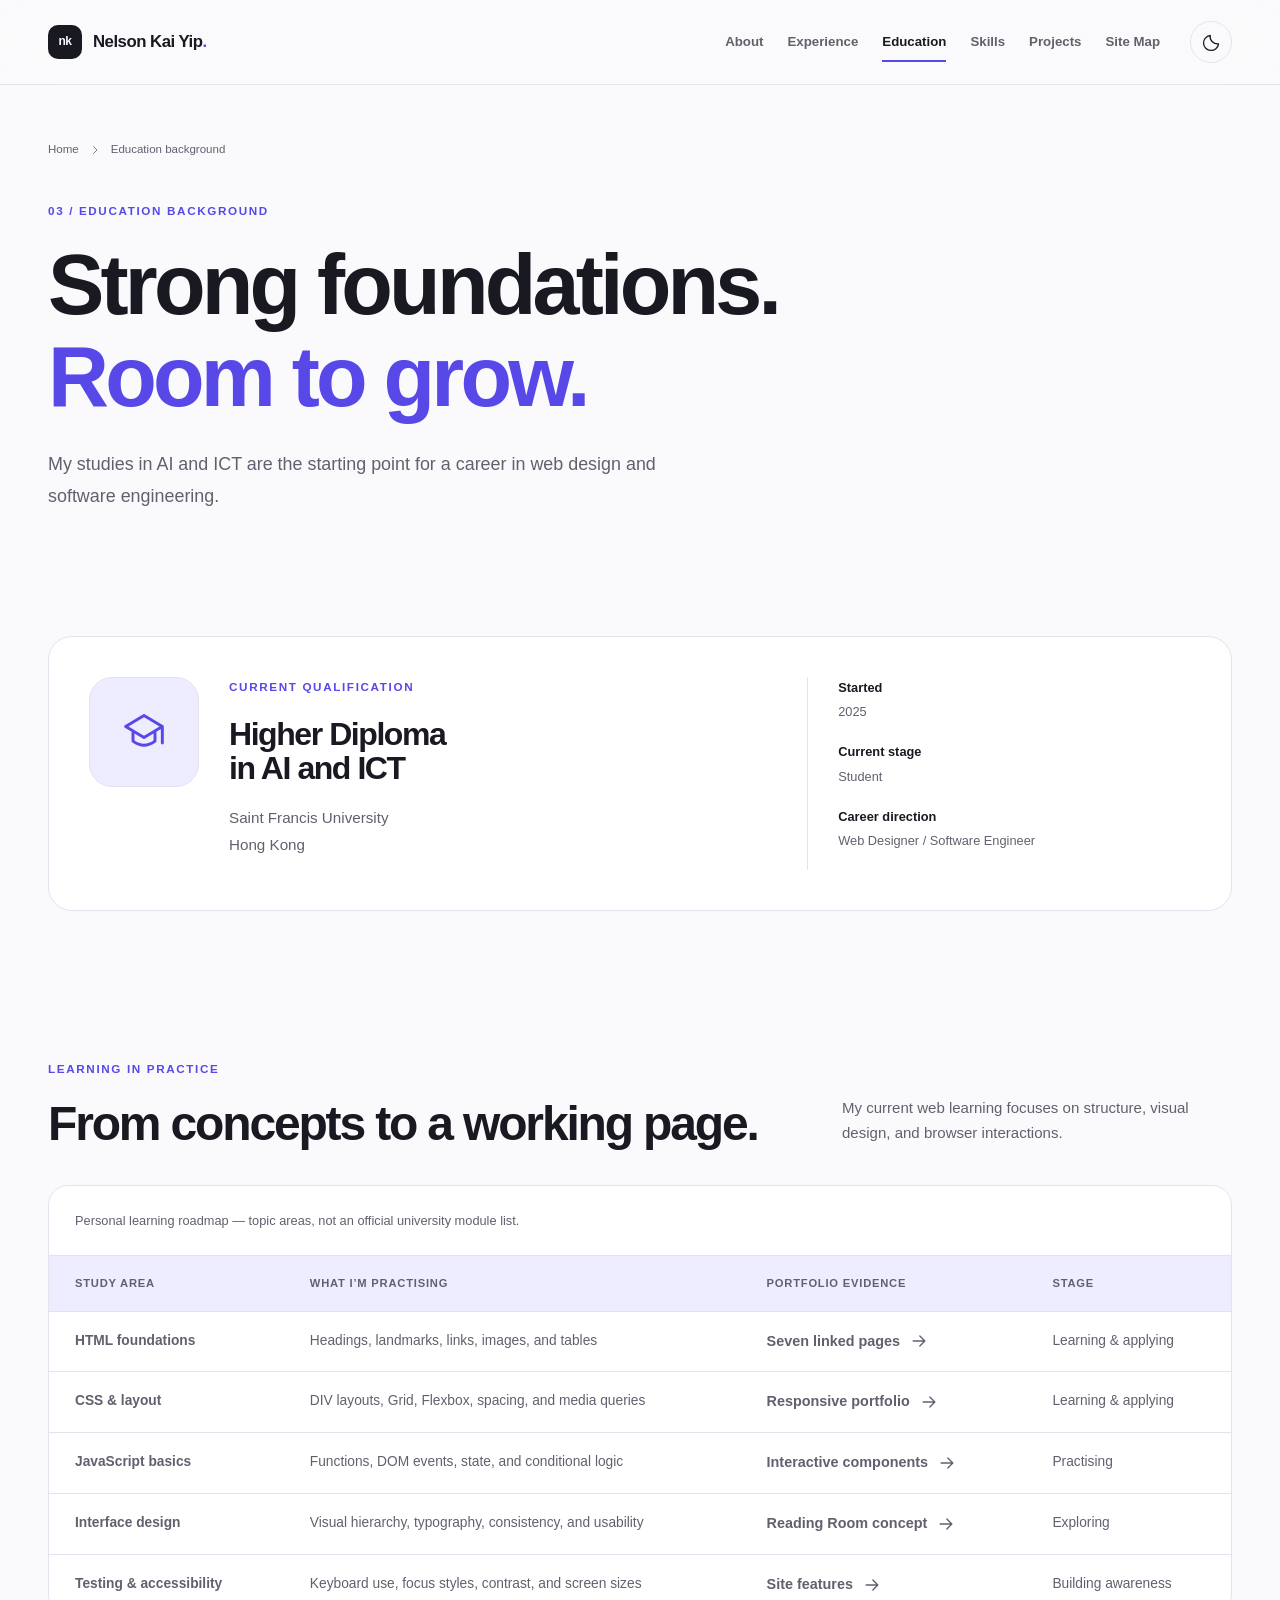
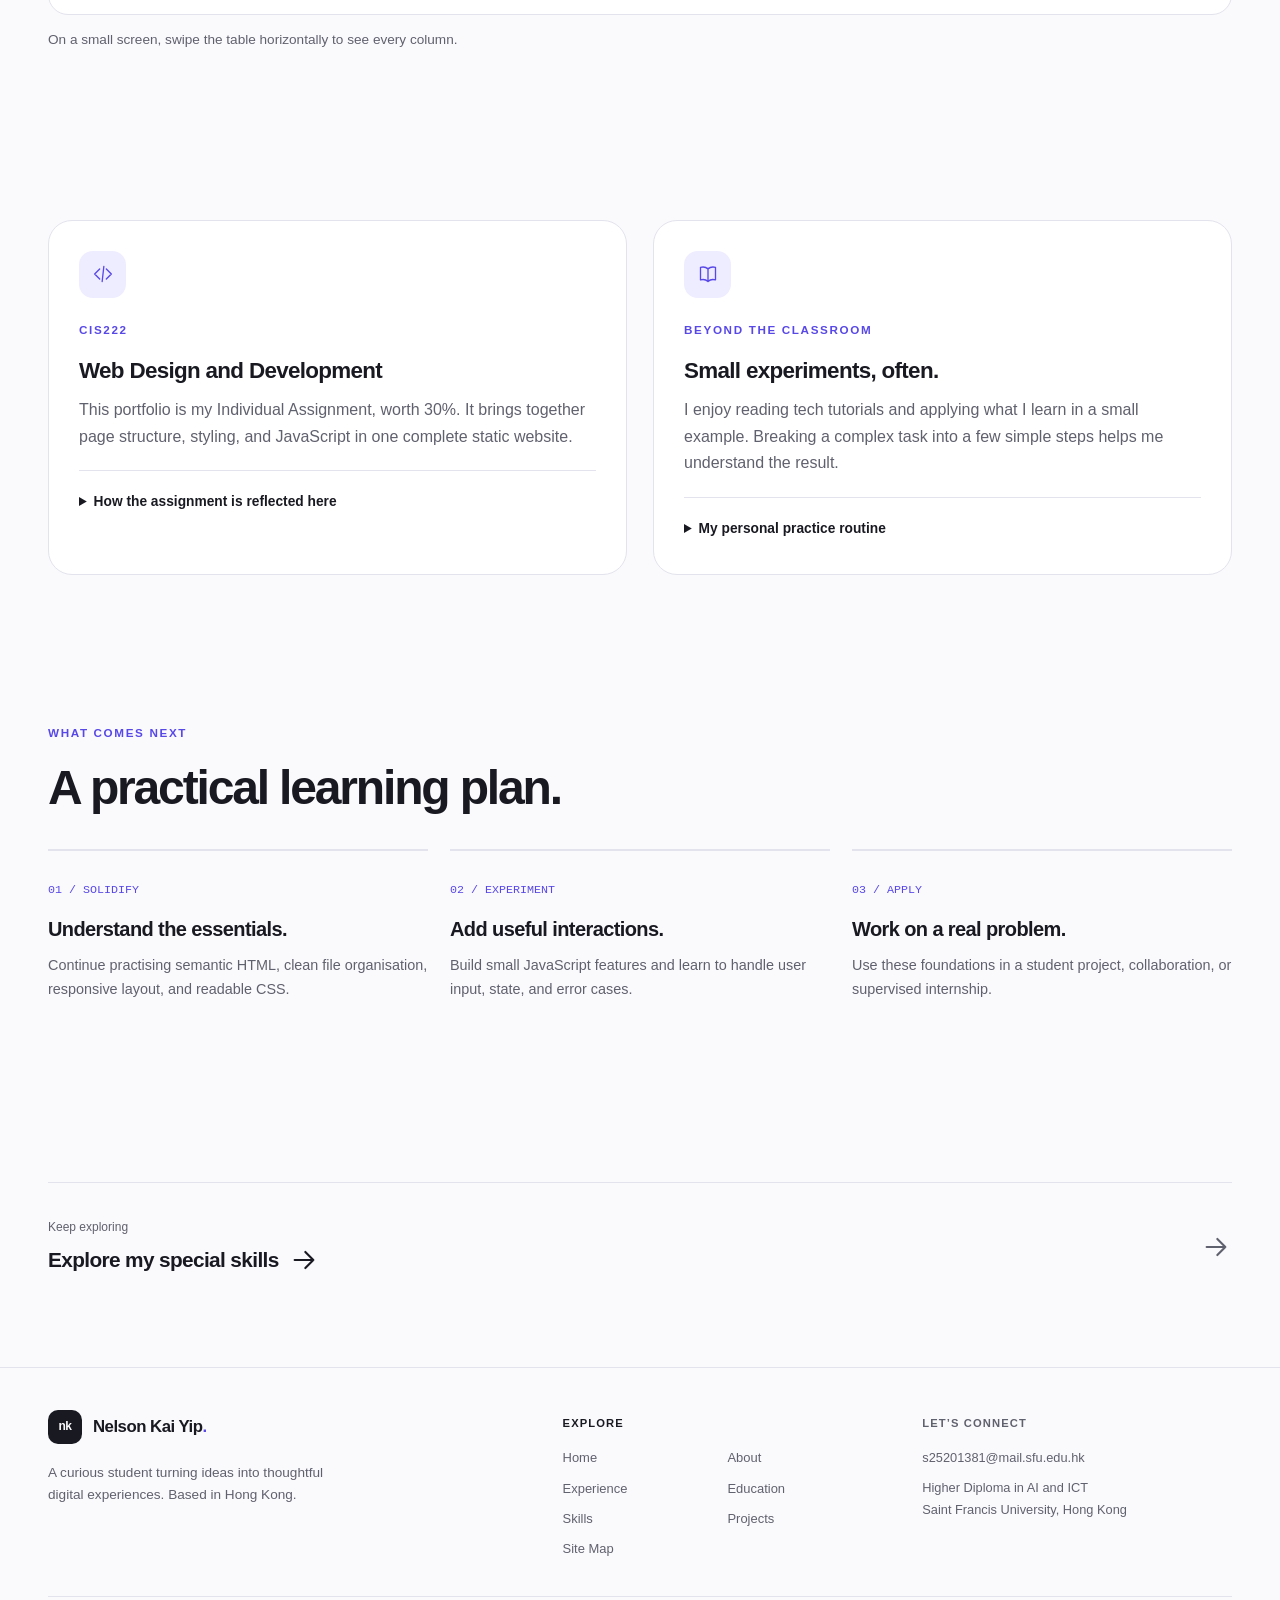
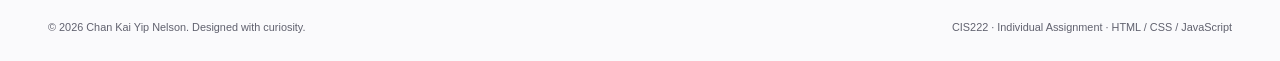
==== education.html @ dc8107bf "CIS222 ePortfolio (ChatGPT version)" ====
<!doctype html>
<html lang="en">
  <head>
    <meta charset="UTF-8" />
    <meta name="viewport" content="width=device-width, initial-scale=1.0" />
    <meta
      name="description"
      content="Nelson’s education at Saint Francis University, web development learning roadmap, and CIS222 assignment."
    />
    <meta name="author" content="Chan Kai Yip Nelson" />
    <meta name="theme-color" content="#fafafc" />
    <title>Education background | Nelson Kai Yip</title>
    <link
      rel="icon"
      href="data:image/svg+xml,%3Csvg xmlns='http://www.w3.org/2000/svg' viewBox='0 0 40 40'%3E%3Crect width='40' height='40' rx='12' fill='%235848e8'/%3E%3Ctext x='20' y='26' text-anchor='middle' fill='white' font-family='Arial' font-size='19'%3Enk%3C/text%3E%3C/svg%3E"
    />
    <link rel="stylesheet" href="css/style.css" />
    <script src="js/script.js" defer></script>
  </head>
  <body>
    <a class="skip-link" href="#main">Skip to content</a>
    <header class="site-header">
      <div class="container nav-shell">
        <a class="brand" href="index.html" aria-label="Nelson Kai Yip — Home"
          ><span class="brand-mark" aria-hidden="true">nk</span
          ><span>Nelson Kai Yip<span class="brand-dot">.</span></span></a
        >
        <nav class="site-nav" id="site-nav" aria-label="Main navigation">
          <a href="personal.html">About</a
          ><a href="experience.html">Experience</a
          ><a href="education.html" aria-current="page">Education</a
          ><a href="skills.html">Skills</a><a href="projects.html">Projects</a
          ><a href="sitemap.html">Site Map</a>
        </nav>
        <div class="nav-tools">
          <button
            type="button"
            class="icon-btn js-only"
            data-theme-toggle
            aria-label="Switch to dark theme"
            aria-pressed="false"
          >
            <span data-moon
              ><svg
                class="icon"
                viewBox="0 0 24 24"
                fill="none"
                stroke="currentColor"
                stroke-width="1.6"
                stroke-linecap="round"
                stroke-linejoin="round"
                aria-hidden="true"
              >
                <path d="M21 13A9 9 0 0 1 11 3a9 9 0 1 0 10 10Z" /></svg></span
            ><span data-sun hidden
              ><svg
                class="icon"
                viewBox="0 0 24 24"
                fill="none"
                stroke="currentColor"
                stroke-width="1.6"
                stroke-linecap="round"
                stroke-linejoin="round"
                aria-hidden="true"
              >
                <circle cx="12" cy="12" r="4" />
                <path
                  d="M12 2v2m0 16v2M2 12h2m16 0h2M5 5l1.4 1.4m11.2 11.2L19 19M5 19l1.4-1.4M17.6 6.4 19 5"
                /></svg
            ></span>
          </button>
          <button
            type="button"
            class="icon-btn menu-toggle js-only"
            data-menu-toggle
            aria-controls="site-nav"
            aria-expanded="false"
            aria-label="Open navigation menu"
          >
            <svg
              class="icon"
              viewBox="0 0 24 24"
              fill="none"
              stroke="currentColor"
              stroke-width="1.6"
              stroke-linecap="round"
              stroke-linejoin="round"
              aria-hidden="true"
            >
              <path d="M4 7h16M4 12h16M4 17h16" />
            </svg>
          </button>
        </div>
      </div>
      <div class="reading-progress" aria-hidden="true"></div>
    </header>
    <noscript
      ><div class="no-js-note container">
        All pages are available. Enable JavaScript for theme switching, project
        filters, and enhanced interactions.
      </div></noscript
    >
    <main id="main" tabindex="-1">
      <section class="container page-hero">
        <nav class="breadcrumb" aria-label="Breadcrumb">
          <a href="index.html">Home</a
          ><svg
            class="icon"
            viewBox="0 0 24 24"
            fill="none"
            stroke="currentColor"
            stroke-width="1.6"
            stroke-linecap="round"
            stroke-linejoin="round"
            aria-hidden="true"
          >
            <path d="m9 5 7 7-7 7" /></svg
          ><span aria-current="page">Education background</span>
        </nav>
        <span class="eyebrow">03 / Education background</span>
        <h1>
          Strong foundations.<br /><span class="accent">Room to grow.</span>
        </h1>
        <p class="lead">
          My studies in AI and ICT are the starting point for a career in web
          design and software engineering.
        </p>
      </section>
      <section class="container section-tight" id="qualification">
        <div class="card edu-card reveal">
          <div class="school-mark">
            <svg
              class="icon"
              viewBox="0 0 24 24"
              fill="none"
              stroke="currentColor"
              stroke-width="1.6"
              stroke-linecap="round"
              stroke-linejoin="round"
              aria-hidden="true"
            >
              <path d="m2 9 10-6 10 6-10 6L2 9zm4 3v5c4 3 8 3 12 0v-5m4-3v9" />
            </svg>
          </div>
          <div>
            <span class="eyebrow">Current qualification</span>
            <h2>Higher Diploma<br />in AI and ICT</h2>
            <p class="lead">Saint Francis University<br />Hong Kong</p>
          </div>
          <div class="edu-meta">
            <p><strong>Started</strong>2025</p>
            <p><strong>Current stage</strong>Student</p>
            <p>
              <strong>Career direction</strong>Web Designer / Software Engineer
            </p>
          </div>
        </div>
      </section>
      <section class="container section" id="learning">
        <div class="section-head">
          <div>
            <span class="eyebrow">Learning in practice</span>
            <h2>From concepts to a working page.</h2>
          </div>
          <p>
            My current web learning focuses on structure, visual design, and
            browser interactions.
          </p>
        </div>
        <div
          class="table-wrap reveal"
          role="region"
          aria-label="Learning focus table, horizontally scrollable on small screens"
          tabindex="0"
        >
          <table>
            <caption>
              Personal learning roadmap — topic areas, not an official
              university module list.
            </caption>
            <thead>
              <tr>
                <th scope="col">Study area</th>
                <th scope="col">What I’m practising</th>
                <th scope="col">Portfolio evidence</th>
                <th scope="col">Stage</th>
              </tr>
            </thead>
            <tbody>
              <tr>
                <td>HTML foundations</td>
                <td>Headings, landmarks, links, images, and tables</td>
                <td>
                  <a class="text-link" href="sitemap.html"
                    >Seven linked pages<svg
                      class="icon"
                      viewBox="0 0 24 24"
                      fill="none"
                      stroke="currentColor"
                      stroke-width="1.6"
                      stroke-linecap="round"
                      stroke-linejoin="round"
                      aria-hidden="true"
                    >
                      <path d="M5 12h14m-6-6 6 6-6 6" /></svg
                  ></a>
                </td>
                <td>Learning &amp; applying</td>
              </tr>
              <tr>
                <td>CSS &amp; layout</td>
                <td>DIV layouts, Grid, Flexbox, spacing, and media queries</td>
                <td>
                  <a class="text-link" href="projects.html#brief-portfolio"
                    >Responsive portfolio<svg
                      class="icon"
                      viewBox="0 0 24 24"
                      fill="none"
                      stroke="currentColor"
                      stroke-width="1.6"
                      stroke-linecap="round"
                      stroke-linejoin="round"
                      aria-hidden="true"
                    >
                      <path d="M5 12h14m-6-6 6 6-6 6" /></svg
                  ></a>
                </td>
                <td>Learning &amp; applying</td>
              </tr>
              <tr>
                <td>JavaScript basics</td>
                <td>Functions, DOM events, state, and conditional logic</td>
                <td>
                  <a class="text-link" href="skills.html#skills"
                    >Interactive components<svg
                      class="icon"
                      viewBox="0 0 24 24"
                      fill="none"
                      stroke="currentColor"
                      stroke-width="1.6"
                      stroke-linecap="round"
                      stroke-linejoin="round"
                      aria-hidden="true"
                    >
                      <path d="M5 12h14m-6-6 6 6-6 6" /></svg
                  ></a>
                </td>
                <td>Practising</td>
              </tr>
              <tr>
                <td>Interface design</td>
                <td>
                  Visual hierarchy, typography, consistency, and usability
                </td>
                <td>
                  <a class="text-link" href="projects.html#brief-reading"
                    >Reading Room concept<svg
                      class="icon"
                      viewBox="0 0 24 24"
                      fill="none"
                      stroke="currentColor"
                      stroke-width="1.6"
                      stroke-linecap="round"
                      stroke-linejoin="round"
                      aria-hidden="true"
                    >
                      <path d="M5 12h14m-6-6 6 6-6 6" /></svg
                  ></a>
                </td>
                <td>Exploring</td>
              </tr>
              <tr>
                <td>Testing &amp; accessibility</td>
                <td>Keyboard use, focus styles, contrast, and screen sizes</td>
                <td>
                  <a class="text-link" href="sitemap.html#site-features"
                    >Site features<svg
                      class="icon"
                      viewBox="0 0 24 24"
                      fill="none"
                      stroke="currentColor"
                      stroke-width="1.6"
                      stroke-linecap="round"
                      stroke-linejoin="round"
                      aria-hidden="true"
                    >
                      <path d="M5 12h14m-6-6 6 6-6 6" /></svg
                  ></a>
                </td>
                <td>Building awareness</td>
              </tr>
            </tbody>
          </table>
        </div>
        <p class="muted small" style="margin-top: 14px">
          On a small screen, swipe the table horizontally to see every column.
        </p>
      </section>
      <section class="container section-tight" id="assignment">
        <div class="grid-2">
          <div class="card reveal">
            <div class="card-icon">
              <svg
                class="icon"
                viewBox="0 0 24 24"
                fill="none"
                stroke="currentColor"
                stroke-width="1.6"
                stroke-linecap="round"
                stroke-linejoin="round"
                aria-hidden="true"
              >
                <path d="m8 6-6 6 6 6m8-12 6 6-6 6m-3-15-2 18" />
              </svg>
            </div>
            <span class="eyebrow">CIS222</span>
            <h3>Web Design and Development</h3>
            <p class="muted">
              This portfolio is my Individual Assignment, worth 30%. It brings
              together page structure, styling, and JavaScript in one complete
              static website.
            </p>
            <details>
              <summary>How the assignment is reflected here</summary>
              <p>
                The site includes seven separate HTML pages, an external CSS
                file, an external JavaScript file, DIV-based layouts, this HTML
                table, original SVG images, responsive navigation, and
                interactive controls.
              </p>
            </details>
          </div>
          <div class="card reveal">
            <div class="card-icon">
              <svg
                class="icon"
                viewBox="0 0 24 24"
                fill="none"
                stroke="currentColor"
                stroke-width="1.6"
                stroke-linecap="round"
                stroke-linejoin="round"
                aria-hidden="true"
              >
                <path
                  d="M12 5v15M3 4c4-1 7 0 9 2 2-2 5-3 9-2v15c-4-1-7 0-9 2-2-2-5-3-9-2z"
                />
              </svg>
            </div>
            <span class="eyebrow">Beyond the classroom</span>
            <h3>Small experiments, often.</h3>
            <p class="muted">
              I enjoy reading tech tutorials and applying what I learn in a
              small example. Breaking a complex task into a few simple steps
              helps me understand the result.
            </p>
            <details>
              <summary>My personal practice routine</summary>
              <p>
                Read the explanation, build a minimal example, change one thing,
                and observe the result. Then write a short note about what
                worked and what I need to revisit.
              </p>
            </details>
          </div>
        </div>
      </section>
      <section class="container section" id="next-steps">
        <div class="section-head">
          <div>
            <span class="eyebrow">What comes next</span>
            <h2>A practical learning plan.</h2>
          </div>
        </div>
        <div class="grid-3">
          <div class="learning-step reveal">
            <span class="number">01 / SOLIDIFY</span>
            <h3>Understand the essentials.</h3>
            <p>
              Continue practising semantic HTML, clean file organisation,
              responsive layout, and readable CSS.
            </p>
          </div>
          <div class="learning-step reveal">
            <span class="number">02 / EXPERIMENT</span>
            <h3>Add useful interactions.</h3>
            <p>
              Build small JavaScript features and learn to handle user input,
              state, and error cases.
            </p>
          </div>
          <div class="learning-step reveal">
            <span class="number">03 / APPLY</span>
            <h3>Work on a real problem.</h3>
            <p>
              Use these foundations in a student project, collaboration, or
              supervised internship.
            </p>
          </div>
        </div>
      </section>
      <div class="container page-next">
        <div>
          <p>Keep exploring</p>
          <a class="text-link" href="skills.html"
            >Explore my special skills<svg
              class="icon"
              viewBox="0 0 24 24"
              fill="none"
              stroke="currentColor"
              stroke-width="1.6"
              stroke-linecap="round"
              stroke-linejoin="round"
              aria-hidden="true"
            >
              <path d="M5 12h14m-6-6 6 6-6 6" /></svg
          ></a>
        </div>
        <span class="muted small"
          ><svg
            class="icon"
            viewBox="0 0 24 24"
            fill="none"
            stroke="currentColor"
            stroke-width="1.6"
            stroke-linecap="round"
            stroke-linejoin="round"
            aria-hidden="true"
          >
            <path d="M5 12h14m-6-6 6 6-6 6" /></svg
        ></span>
      </div>
    </main>
    <footer class="site-footer">
      <div class="container">
        <div class="footer-top">
          <div class="footer-intro">
            <a
              class="brand"
              href="index.html"
              aria-label="Nelson Kai Yip — Home"
              ><span class="brand-mark" aria-hidden="true">nk</span
              ><span>Nelson Kai Yip<span class="brand-dot">.</span></span></a
            >
            <p>
              A curious student turning ideas into thoughtful digital
              experiences. Based in Hong Kong.
            </p>
          </div>
          <div>
            <div class="footer-title">Explore</div>
            <nav class="footer-links" aria-label="Footer navigation">
              <a href="index.html">Home</a><a href="personal.html">About</a
              ><a href="experience.html">Experience</a
              ><a href="education.html">Education</a
              ><a href="skills.html">Skills</a
              ><a href="projects.html">Projects</a
              ><a href="sitemap.html">Site Map</a>
            </nav>
          </div>
          <div class="footer-contact">
            <div class="footer-title">Let’s connect</div>
            <p>
              <a href="mailto:s25201381@mail.sfu.edu.hk"
                >s25201381@mail.sfu.edu.hk</a
              >
            </p>
            <p>
              Higher Diploma in AI and ICT<br />Saint Francis University, Hong
              Kong
            </p>
          </div>
        </div>
        <div class="footer-bottom">
          <span>© 2026 Chan Kai Yip Nelson. Designed with curiosity.</span
          ><span>CIS222 · Individual Assignment · HTML / CSS / JavaScript</span>
        </div>
      </div>
    </footer>
    <button
      class="icon-btn back-to-top js-only"
      type="button"
      data-back-to-top
      aria-label="Back to top"
    >
      <svg
        class="icon"
        viewBox="0 0 24 24"
        fill="none"
        stroke="currentColor"
        stroke-width="1.6"
        stroke-linecap="round"
        stroke-linejoin="round"
        aria-hidden="true"
      >
        <path d="M12 19V5m-6 6 6-6 6 6" />
      </svg>
    </button>
    <div
      class="toast"
      role="status"
      aria-live="polite"
      aria-atomic="true"
    ></div>
  </body>
</html>
---- css/style.css ----
/* Nelson's portfolio: shared tokens, DIV layouts, components and responsive styles. */
:root {
  color-scheme: light;
  --bg: #fafafc;
  --surface: #fff;
  --ink: #191922;
  --muted: #60616e;
  --line: #e3e3ed;
  --accent: #5848e8;
  --accent-hover: #4536cc;
  --soft: #eeecff;
  --green: #217553;
  --nav: rgba(250, 250, 252, 0.82);
  --shadow: 0 20px 70px rgba(39, 29, 85, 0.08);
  --radius: 24px;
  --font: Inter, -apple-system, BlinkMacSystemFont, "Segoe UI", sans-serif;
}
html[data-theme="dark"] {
  color-scheme: dark;
  --bg: #12131b;
  --surface: #1b1c28;
  --ink: #f4f3ff;
  --muted: #b7b7c8;
  --line: #333442;
  --accent: #aaa0ff;
  --accent-hover: #c4bdff;
  --soft: #29243d;
  --green: #7bdcb0;
  --nav: rgba(18, 19, 27, 0.85);
  --shadow: 0 20px 70px rgba(0, 0, 0, 0.2);
}
* {
  box-sizing: border-box;
}
html {
  scroll-behavior: smooth;
  scroll-padding-top: 110px;
}
body {
  margin: 0;
  font-family: var(--font);
  color: var(--ink);
  background: var(--bg);
  font-size: 16px;
  line-height: 1.65;
  -webkit-font-smoothing: antialiased;
}
body.menu-open,
body.dialog-open {
  overflow: hidden;
}
::selection {
  background: #d7d1ff;
  color: #201953;
}
a {
  color: inherit;
  text-decoration: none;
}
button,
input {
  font: inherit;
}
button {
  color: inherit;
  cursor: pointer;
}
button,
a {
  -webkit-tap-highlight-color: transparent;
}
button:disabled {
  cursor: default;
}
button {
  background: none;
}
img,
svg {
  max-width: 100%;
}
img {
  display: block;
}
h1,
h2,
h3,
p {
  margin-top: 0;
}
h1,
h2,
h3 {
  line-height: 1.08;
  letter-spacing: -0.045em;
}
h1 {
  font-size: clamp(3rem, 6.6vw, 5.5rem);
  font-weight: 750;
  margin-bottom: 28px;
}
h2 {
  font-size: clamp(2rem, 4vw, 3rem);
  margin-bottom: 22px;
}
h3 {
  font-size: 1.4rem;
  margin-bottom: 14px;
  letter-spacing: -0.03em;
}
p {
  margin-bottom: 20px;
}
ul {
  padding-left: 22px;
}
:focus-visible {
  outline: 3px solid var(--accent);
  outline-offset: 5px;
}
.container {
  width: min(1184px, calc(100% - 80px));
  margin-inline: auto;
}
.muted {
  color: var(--muted);
}
.accent {
  color: var(--accent);
}
.eyebrow {
  font-size: 0.73rem;
  font-weight: 700;
  letter-spacing: 0.14em;
  text-transform: uppercase;
  margin-bottom: 20px;
  display: block;
  color: var(--accent);
}
.lead {
  color: var(--muted);
  font-size: 1.12rem;
  line-height: 1.8;
  max-width: 600px;
}
.small {
  font-size: 0.85rem;
}
.icon {
  width: 20px;
  height: 20px;
  flex-shrink: 0;
  vertical-align: middle;
}
.skip-link {
  position: fixed;
  top: -80px;
  left: 20px;
  z-index: 100;
  background: var(--ink);
  color: var(--bg);
  padding: 12px 20px;
  border-radius: 12px;
}
.skip-link:focus {
  top: 16px;
}
.site-header {
  position: sticky;
  top: 0;
  z-index: 30;
  border-bottom: 1px solid var(--line);
  background: var(--nav);
  backdrop-filter: blur(22px);
  -webkit-backdrop-filter: blur(22px);
}
.nav-shell {
  display: flex;
  height: 84px;
  align-items: center;
  gap: 30px;
}
.brand {
  display: inline-flex;
  align-items: center;
  gap: 11px;
  white-space: nowrap;
  font-size: 1.05rem;
  font-weight: 720;
  letter-spacing: -0.03em;
}
.brand-mark {
  display: grid;
  place-items: center;
  width: 34px;
  height: 34px;
  border-radius: 10px;
  background: var(--ink);
  color: var(--bg);
  font-size: 12px;
  letter-spacing: -0.04em;
}
.brand-dot {
  color: var(--accent);
}
.site-nav {
  margin-left: auto;
  display: flex;
  align-items: center;
  gap: 24px;
}
.site-nav a {
  font-size: 0.83rem;
  font-weight: 550;
  color: var(--muted);
  position: relative;
  padding: 9px 0;
  transition: color 0.2s;
}
.site-nav a::after {
  content: "";
  position: absolute;
  bottom: 0;
  left: 0;
  right: 0;
  height: 2px;
  background: var(--accent);
  transform: scaleX(0);
  transition: transform 0.2s;
}
.site-nav a:hover,
.site-nav a[aria-current="page"] {
  color: var(--ink);
}
.site-nav a:hover::after,
.site-nav a[aria-current="page"]::after {
  transform: scaleX(1);
}
.nav-tools {
  display: flex;
  align-items: center;
  gap: 8px;
}
.icon-btn {
  display: inline-flex;
  align-items: center;
  justify-content: center;
  width: 42px;
  height: 42px;
  border: 1px solid var(--line);
  border-radius: 50%;
  transition:
    background 0.2s,
    transform 0.2s;
}
.icon-btn:hover {
  background: var(--soft);
  transform: translateY(-2px);
}
.menu-toggle {
  display: none;
}
.reading-progress {
  position: absolute;
  bottom: -1px;
  height: 2px;
  width: 0;
  background: var(--accent);
}
.btn {
  display: inline-flex;
  justify-content: center;
  align-items: center;
  gap: 12px;
  min-height: 48px;
  padding: 13px 23px;
  border-radius: 100px;
  border: 1px solid transparent;
  font-size: 0.87rem;
  font-weight: 650;
  transition:
    transform 0.2s,
    box-shadow 0.2s,
    background 0.2s;
  line-height: 1.4;
}
.btn:hover {
  transform: translateY(-3px);
}
.btn-primary {
  background: var(--accent);
  color: #fff;
  box-shadow: 0 6px 16px rgba(88, 72, 232, 0.12);
}
html[data-theme="dark"] .btn-primary {
  color: #17122d;
}
.btn-primary:hover {
  background: var(--accent-hover);
  box-shadow: 0 10px 24px rgba(88, 72, 232, 0.2);
}
.btn-secondary {
  border-color: var(--line);
  background: var(--surface);
}
.btn-secondary:hover {
  background: var(--soft);
}
.button-row {
  display: flex;
  align-items: center;
  gap: 12px;
  flex-wrap: wrap;
}
.text-link {
  display: inline-flex;
  align-items: center;
  gap: 9px;
  font-size: 0.9rem;
  font-weight: 650;
}
.text-link:hover {
  color: var(--accent);
}
.text-link .icon {
  transition: transform 0.2s;
}
.text-link:hover .icon {
  transform: translateX(4px);
}
.status-pill {
  display: inline-flex;
  align-items: center;
  gap: 9px;
  color: var(--muted);
  padding: 7px 12px;
  font-size: 0.7rem;
  font-weight: 650;
  letter-spacing: 0.05em;
  border: 1px solid var(--line);
  border-radius: 100px;
  background: var(--surface);
  margin-bottom: 29px;
}
.status-dot {
  width: 7px;
  height: 7px;
  background: var(--green);
  border-radius: 50%;
  box-shadow: 0 0 0 4px rgba(33, 117, 83, 0.07);
}
.hero {
  padding-top: 78px;
  padding-bottom: 70px;
  overflow: hidden;
}
.hero-grid {
  display: grid;
  grid-template-columns: 1.12fr 1fr;
  align-items: center;
  gap: 54px;
}
.hero h1 {
  font-size: clamp(3.7rem, 6.65vw, 5.6rem);
  line-height: 1.04;
  letter-spacing: -0.06em;
}
.hero .lead {
  font-size: 1.04rem;
  max-width: 440px;
}
.hero .button-row {
  margin-top: 30px;
}
.hero-meta {
  margin-top: 34px;
  display: flex;
  align-items: center;
  gap: 12px;
  color: var(--muted);
  font-size: 0.76rem;
}
.hero-meta .mini-mark {
  display: grid;
  place-items: center;
  width: 32px;
  height: 32px;
  border: 1px solid var(--line);
  border-radius: 9px;
  color: var(--accent);
}
.hero-visual {
  position: relative;
  padding: 70px 0 50px;
  min-width: 0;
}
.hero-visual::before {
  content: "";
  position: absolute;
  inset: 0 -45px;
  z-index: -1;
  background: radial-gradient(
    ellipse,
    rgba(177, 157, 255, 0.25),
    transparent 66%
  );
}
.browser-card {
  background: var(--surface);
  border: 1px solid var(--line);
  border-radius: 19px;
  padding: 13px;
  box-shadow: 0 30px 90px rgba(83, 56, 175, 0.15);
  transform: rotate(-3deg);
}
.browser-bar {
  display: flex;
  align-items: center;
  gap: 5px;
  height: 30px;
  color: var(--muted);
  margin: 0 5px 9px;
  font-size: 0.58rem;
}
.browser-bar i {
  width: 6px;
  height: 6px;
  border-radius: 50%;
  background: #dbd9e5;
}
.browser-bar span {
  margin-left: auto;
  margin-right: auto;
}
.hero-svg {
  width: 100%;
  height: auto;
  display: block;
  border-radius: 10px;
}
.float-label {
  position: absolute;
  border: 1px solid var(--line);
  background: var(--surface);
  border-radius: 13px;
  padding: 12px 17px;
  font-size: 0.7rem;
  box-shadow: var(--shadow);
  display: flex;
  align-items: center;
  gap: 10px;
}
.float-label .icon {
  color: var(--accent);
}
.float-label.top {
  top: 31px;
  right: 6px;
  transform: rotate(4deg);
}
.float-label.bottom {
  bottom: 19px;
  right: 0;
  transform: rotate(2deg);
}
.code-float {
  position: absolute;
  bottom: 3px;
  left: -18px;
  padding: 19px 22px;
  border-radius: 13px;
  background: #232332;
  color: #c4bcff;
  box-shadow: 0 15px 40px rgba(0, 0, 0, 0.1);
  transform: rotate(3deg);
  font-family: "SFMono-Regular", Consolas, monospace;
  font-size: 0.66rem;
  line-height: 1.9;
}
.code-float span {
  color: #8dddb6;
}
.intro-strip {
  border-block: 1px solid var(--line);
}
.strip-grid {
  display: grid;
  grid-template-columns: repeat(3, 1fr);
  padding-block: 27px;
}
.strip-item {
  display: flex;
  align-items: center;
  justify-content: center;
  gap: 12px;
  font-size: 0.76rem;
  color: var(--muted);
  border-right: 1px solid var(--line);
}
.strip-item:last-child {
  border: 0;
}
.strip-item .icon {
  color: var(--accent);
}
.section {
  padding-block: 90px;
}
.section-tight {
  padding-block: 58px;
}
.section-head {
  display: flex;
  justify-content: space-between;
  align-items: end;
  gap: 28px;
  margin-bottom: 35px;
}
.section-head h2 {
  margin-bottom: 0;
}
.section-head p {
  max-width: 390px;
  margin-bottom: 4px;
  color: var(--muted);
  font-size: 0.94rem;
}
.card {
  background: var(--surface);
  border: 1px solid var(--line);
  border-radius: var(--radius);
  padding: 30px;
}
.lift {
  transition:
    transform 0.25s,
    box-shadow 0.25s,
    border-color 0.25s;
}
.lift:hover {
  transform: translateY(-6px);
  box-shadow: var(--shadow);
  border-color: #c9c1ff;
}
.grid-3 {
  display: grid;
  grid-template-columns: repeat(3, minmax(0, 1fr));
  gap: 22px;
}
.grid-2 {
  display: grid;
  grid-template-columns: repeat(2, minmax(0, 1fr));
  gap: 26px;
}
.number {
  font-size: 0.73rem;
  color: var(--muted);
  font-family: Consolas, monospace;
  display: block;
  margin-bottom: 32px;
}
.card-icon {
  display: grid;
  place-items: center;
  width: 47px;
  height: 47px;
  border-radius: 14px;
  color: var(--accent);
  background: var(--soft);
  margin-bottom: 22px;
}
.service-card p {
  font-size: 0.91rem;
  color: var(--muted);
}
.service-card .text-link {
  margin-top: 9px;
}
.project-card {
  overflow: hidden;
  padding: 0;
  display: flex;
  flex-direction: column;
}
.project-art {
  padding: 24px;
  background: #efedfa;
  border-bottom: 1px solid var(--line);
}
.project-art.mint {
  background: #e6f4ed;
}
.project-art.peach {
  background: #fff0e6;
}
.project-art svg {
  width: 100%;
  height: auto;
  display: block;
  border-radius: 13px;
  box-shadow: 0 12px 25px rgba(25, 25, 40, 0.08);
  transition: transform 0.4s;
}
.project-card:hover .project-art svg {
  transform: scale(1.025) rotate(-1deg);
}
.project-content {
  padding: 26px 28px 28px;
  display: flex;
  flex-direction: column;
  flex: 1;
}
.project-content p {
  color: var(--muted);
  font-size: 0.9rem;
}
.project-content .text-link {
  margin-top: auto;
  align-self: start;
  border: 0;
  padding: 0;
}
.tags {
  display: flex;
  flex-wrap: wrap;
  gap: 7px;
  margin-bottom: 18px;
}
.tag {
  font-size: 0.65rem;
  font-weight: 600;
  padding: 4px 9px;
  border-radius: 6px;
  background: var(--soft);
  color: var(--accent);
  letter-spacing: 0.02em;
}
.profile-teaser {
  display: grid;
  grid-template-columns: 0.75fr 1fr;
  gap: 60px;
  align-items: center;
  padding: 42px;
  background: var(--soft);
  border-radius: 28px;
}
.profile-teaser .lead {
  font-size: 1rem;
}
.portrait {
  position: relative;
  aspect-ratio: 4 / 4.2;
  border-radius: 22px;
  overflow: hidden;
  background: #ddd5fa;
  isolation: isolate;
}
.portrait-fallback {
  position: absolute;
  inset: 0;
  display: flex;
  align-items: center;
  justify-content: center;
  flex-direction: column;
  color: #493a91;
  background:
    radial-gradient(circle at 20% 15%, #f2efff, transparent 50%),
    linear-gradient(140deg, #d8cefc, #c5b9ee);
}
.portrait-fallback::before {
  content: "";
  width: 220px;
  height: 220px;
  border: 1px solid rgba(99, 77, 170, 0.2);
  border-radius: 50%;
  position: absolute;
}
.portrait-fallback strong {
  font-size: clamp(5rem, 9vw, 8rem);
  letter-spacing: -0.07em;
  font-weight: 700;
  z-index: 1;
}
.portrait-fallback span {
  font-size: 0.66rem;
  letter-spacing: 0.19em;
  font-weight: 650;
}
.portrait-photo {
  position: relative;
  height: 100%;
  width: 100%;
  object-fit: cover;
  object-position: center;
  opacity: 0;
  transition: opacity 0.3s;
}
.portrait-photo.is-loaded {
  opacity: 1;
}
.portrait-note {
  position: absolute;
  bottom: 16px;
  left: 16px;
  right: 16px;
  background: rgba(255, 255, 255, 0.88);
  backdrop-filter: blur(12px);
  border: 1px solid rgba(255, 255, 255, 0.5);
  border-radius: 12px;
  padding: 12px 16px;
  color: #282333;
  font-size: 0.75rem;
}
.portrait-note strong {
  display: block;
  font-size: 0.87rem;
}
.contact-band {
  padding: 55px;
  border-radius: 28px;
  background: #222130;
  color: #fff;
  display: flex;
  justify-content: space-between;
  align-items: center;
  gap: 30px;
  position: relative;
  overflow: hidden;
}
.contact-band::after {
  content: "";
  pointer-events: none;
  position: absolute;
  right: -60px;
  bottom: -150px;
  height: 380px;
  width: 380px;
  border: 1px solid #4b465c;
  border-radius: 50%;
}
.contact-band h2 {
  margin-bottom: 15px;
  font-size: clamp(2rem, 3.7vw, 2.8rem);
}
.contact-band p {
  color: #c1bdcf;
  margin: 0;
  font-size: 0.91rem;
  max-width: 440px;
}
.contact-band .button-row {
  flex-shrink: 0;
  z-index: 1;
}
.contact-band .btn-primary {
  background: #b9acff;
  color: #201b32;
}
.contact-band .btn-secondary {
  border-color: #555062;
  background: transparent;
  color: #fff;
}
.site-footer {
  margin-top: 90px;
  padding: 42px 0 24px;
  border-top: 1px solid var(--line);
}
.footer-top {
  display: grid;
  grid-template-columns: 1.5fr 1fr 1fr;
  gap: 50px;
  padding-bottom: 36px;
}
.footer-intro p {
  max-width: 310px;
  color: var(--muted);
  font-size: 0.85rem;
  margin: 18px 0 0;
}
.footer-title {
  font-size: 0.7rem;
  font-weight: 700;
  text-transform: uppercase;
  letter-spacing: 0.1em;
  margin: 4px 0 15px;
}
.footer-links {
  display: grid;
  grid-template-columns: 1fr 1fr;
  gap: 9px 20px;
  font-size: 0.81rem;
  color: var(--muted);
}
.footer-links a:hover,
.footer-contact a:hover {
  color: var(--accent);
  text-decoration: underline;
  text-underline-offset: 4px;
}
.footer-contact {
  font-size: 0.8rem;
  color: var(--muted);
  overflow-wrap: anywhere;
}
.footer-contact p {
  margin: 0 0 9px;
}
.footer-bottom {
  border-top: 1px solid var(--line);
  padding-top: 22px;
  display: flex;
  justify-content: space-between;
  gap: 20px;
  font-size: 0.68rem;
  color: var(--muted);
}
.back-to-top {
  position: fixed;
  bottom: 25px;
  right: 25px;
  z-index: 25;
  background: var(--surface);
  box-shadow: var(--shadow);
  opacity: 0;
  visibility: hidden;
  transform: translateY(15px);
  transition:
    opacity 0.2s,
    transform 0.2s;
}
.back-to-top.is-visible {
  opacity: 1;
  visibility: visible;
  transform: translateY(0);
}
.toast {
  position: fixed;
  bottom: 30px;
  left: 50%;
  transform: translate(-50%, 20px);
  background: var(--ink);
  color: var(--bg);
  padding: 12px 20px;
  border-radius: 12px;
  box-shadow: var(--shadow);
  z-index: 70;
  font-size: 0.86rem;
  opacity: 0;
  pointer-events: none;
  transition:
    opacity 0.2s,
    transform 0.2s;
  max-width: calc(100% - 40px);
  text-align: center;
}
.toast.show {
  opacity: 1;
  transform: translate(-50%, 0);
}
.page-hero {
  padding-top: 55px;
  padding-bottom: 46px;
}
.breadcrumb {
  font-size: 0.72rem;
  color: var(--muted);
  display: flex;
  gap: 10px;
  align-items: center;
  margin-bottom: 42px;
}
.breadcrumb a:hover {
  color: var(--accent);
}
.breadcrumb .icon {
  width: 12px;
  height: 12px;
}
.page-hero h1 {
  max-width: 1100px;
  margin-bottom: 25px;
}
.page-hero .lead {
  max-width: 660px;
}
.profile-layout {
  display: grid;
  grid-template-columns: 0.85fr 1.15fr;
  gap: 60px;
  align-items: start;
}
.profile-layout .portrait {
  position: sticky;
  top: 110px;
}
.profile-bio h2 {
  margin-top: 6px;
}
.facts {
  display: grid;
  grid-template-columns: 1fr 1fr;
  margin: 30px 0;
  gap: 0 25px;
}
.fact {
  border-top: 1px solid var(--line);
  padding: 16px 0;
}
.fact dt {
  font-size: 0.68rem;
  color: var(--muted);
  text-transform: uppercase;
  letter-spacing: 0.06em;
  margin-bottom: 6px;
}
.fact dd {
  margin: 0;
  font-size: 0.87rem;
  font-weight: 550;
  overflow-wrap: anywhere;
}
.values-grid {
  margin-top: 32px;
}
.value-card {
  display: flex;
  gap: 16px;
}
.value-card .card-icon {
  flex-shrink: 0;
  margin: 0;
}
.value-card h3 {
  font-size: 1.13rem;
}
.value-card p {
  margin: 0;
  font-size: 0.87rem;
  color: var(--muted);
}
.note {
  border-left: 3px solid var(--accent);
  padding: 14px 20px;
  background: var(--soft);
  border-radius: 0 12px 12px 0;
  font-size: 0.86rem;
  color: var(--muted);
  margin-bottom: 30px;
}
.note strong {
  color: var(--ink);
}
.experience-layout {
  display: grid;
  grid-template-columns: 0.65fr 1.65fr;
  gap: 65px;
  align-items: start;
}
.sidebar-title {
  position: sticky;
  top: 120px;
}
.sidebar-title h2 {
  font-size: 2rem;
}
.sidebar-title p {
  font-size: 0.91rem;
  color: var(--muted);
}
.timeline {
  position: relative;
  padding-left: 29px;
}
.timeline::before {
  content: "";
  position: absolute;
  top: 20px;
  bottom: 30px;
  left: 0;
  width: 1px;
  background: var(--line);
}
.timeline-item {
  position: relative;
  margin-bottom: 25px;
}
.timeline-item::before {
  content: "";
  position: absolute;
  left: -34px;
  top: 30px;
  width: 9px;
  height: 9px;
  border-radius: 50%;
  background: var(--accent);
  box-shadow: 0 0 0 5px var(--bg);
}
.role-top {
  display: flex;
  justify-content: space-between;
  gap: 20px;
  margin-bottom: 24px;
}
.role-top h3 {
  margin-bottom: 6px;
}
.role-top p {
  font-size: 0.85rem;
  margin: 0;
  color: var(--muted);
}
.date {
  color: var(--muted);
  font-size: 0.69rem;
  white-space: nowrap;
  padding-top: 4px;
}
.role-description {
  font-size: 0.94rem;
  color: var(--muted);
}
.role-bullets {
  color: var(--muted);
  font-size: 0.87rem;
  padding-left: 19px;
  margin-bottom: 24px;
}
.role-bullets li {
  padding-left: 4px;
  margin-bottom: 9px;
}
details {
  border-top: 1px solid var(--line);
  padding-top: 16px;
}
summary {
  cursor: pointer;
  font-size: 0.86rem;
  font-weight: 650;
  padding: 4px 0;
}
summary:hover {
  color: var(--accent);
}
details p {
  color: var(--muted);
  font-size: 0.86rem;
  margin: 14px 0 4px;
}
.edu-card {
  display: grid;
  grid-template-columns: 110px 1fr 0.7fr;
  gap: 30px;
  padding: 40px;
  align-items: start;
}
.school-mark {
  border: 1px solid var(--line);
  border-radius: 23px;
  aspect-ratio: 1;
  background: var(--soft);
  display: flex;
  align-items: center;
  justify-content: center;
}
.school-mark .icon {
  width: 44px;
  height: 44px;
  color: var(--accent);
}
.edu-card h2 {
  font-size: 2rem;
  margin-bottom: 18px;
}
.edu-card .lead {
  font-size: 0.95rem;
  margin-bottom: 0;
}
.edu-meta {
  border-left: 1px solid var(--line);
  padding-left: 30px;
  font-size: 0.8rem;
  color: var(--muted);
}
.edu-meta strong {
  display: block;
  color: var(--ink);
  margin-bottom: 3px;
}
.edu-meta p {
  margin-bottom: 19px;
}
.table-wrap {
  overflow-x: auto;
  border: 1px solid var(--line);
  border-radius: 20px;
  background: var(--surface);
}
table {
  width: 100%;
  border-collapse: collapse;
  text-align: left;
  font-size: 0.86rem;
  min-width: 680px;
}
caption {
  text-align: left;
  padding: 24px 26px;
  color: var(--muted);
  font-size: 0.8rem;
}
th,
td {
  padding: 18px 26px;
  border-top: 1px solid var(--line);
  vertical-align: top;
}
thead {
  background: var(--soft);
}
th {
  font-size: 0.7rem;
  text-transform: uppercase;
  letter-spacing: 0.07em;
  color: var(--muted);
}
td:first-child {
  font-weight: 600;
}
td {
  color: var(--muted);
}
tbody tr:hover {
  background: var(--soft);
}
.learning-step {
  padding-top: 30px;
  border-top: 2px solid var(--line);
}
.learning-step .number {
  margin-bottom: 18px;
  color: var(--accent);
}
.learning-step h3 {
  font-size: 1.25rem;
}
.learning-step p {
  font-size: 0.9rem;
  color: var(--muted);
}
.filters {
  display: flex;
  align-items: center;
  flex-wrap: wrap;
  gap: 9px;
  margin-bottom: 32px;
}
.filter-btn {
  padding: 10px 18px;
  border-radius: 100px;
  border: 1px solid var(--line);
  background: var(--surface);
  font-weight: 600;
  font-size: 0.8rem;
  transition:
    background 0.2s,
    color 0.2s,
    transform 0.2s;
}
.filter-btn:hover {
  background: var(--soft);
  transform: translateY(-2px);
}
.filter-btn[aria-pressed="true"] {
  background: var(--ink);
  border-color: var(--ink);
  color: var(--bg);
}
[hidden] {
  display: none !important;
}
.skill-card .skill-top {
  display: flex;
  align-items: start;
  justify-content: space-between;
}
.skill-card .number {
  margin-bottom: 0;
}
.skill-card h3 {
  margin-top: 4px;
}
.skill-card p {
  color: var(--muted);
  font-size: 0.9rem;
}
.skill-state {
  display: flex;
  align-items: center;
  gap: 8px;
  font-size: 0.73rem;
  color: var(--accent);
  font-weight: 600;
  margin-top: 25px;
}
.skill-state::before {
  content: "";
  width: 6px;
  height: 6px;
  background: var(--accent);
  border-radius: 50%;
}
.skill-proof {
  font-size: 0.79rem;
  color: var(--muted);
  margin-top: 11px;
  padding-top: 14px;
  border-top: 1px solid var(--line);
}
.workflow {
  background: var(--soft);
  padding: 45px;
  border-radius: 26px;
}
.workflow .grid-3 {
  margin-top: 32px;
}
.workflow .learning-step {
  border-color: #d7d1ee;
}
.project-toolbar {
  display: flex;
  justify-content: space-between;
  gap: 20px;
  align-items: start;
}
.result-count {
  font-size: 0.76rem;
  color: var(--muted);
  padding-top: 12px;
}
.project-grid {
  align-items: stretch;
}
.hobby-card {
  display: grid;
  grid-template-columns: 130px 1fr;
  align-items: center;
  gap: 23px;
}
.hobby-card p {
  color: var(--muted);
  font-size: 0.9rem;
  margin-bottom: 0;
}
.hobby-art {
  display: grid;
  place-items: center;
  aspect-ratio: 1;
  border-radius: 20px;
  background: var(--soft);
}
.hobby-art svg {
  width: 85px;
  height: 85px;
}
.map-card {
  display: flex;
  align-items: start;
  gap: 20px;
}
.map-card .card-icon {
  flex-shrink: 0;
}
.map-card h2 {
  font-size: 1.35rem;
  margin: 0 0 10px;
}
.map-card p {
  font-size: 0.87rem;
  color: var(--muted);
  margin-bottom: 15px;
}
.map-card ul {
  list-style: none;
  padding: 0;
  margin: 0;
  font-size: 0.81rem;
  display: grid;
  gap: 7px;
}
.map-card a:hover {
  color: var(--accent);
  text-decoration: underline;
  text-underline-offset: 4px;
}
.map-card .map-arrow {
  margin-left: auto;
  color: var(--accent);
}
.page-next {
  border-top: 1px solid var(--line);
  padding-top: 35px;
  margin-top: 70px;
  display: flex;
  align-items: center;
  justify-content: space-between;
  gap: 25px;
}
.page-next p {
  margin: 0 0 5px;
  font-size: 0.75rem;
  color: var(--muted);
}
.page-next a {
  font-size: 1.3rem;
  font-weight: 650;
  letter-spacing: -0.03em;
}
.page-next .icon {
  width: 32px;
  height: 32px;
}
.project-dialog {
  color: var(--ink);
  background: var(--surface);
  padding: 0;
  border: 1px solid var(--line);
  border-radius: 25px;
  width: min(680px, calc(100% - 36px));
  max-height: 85vh;
  box-shadow: 0 30px 100px rgba(0, 0, 0, 0.2);
}
.project-dialog::backdrop {
  background: rgba(17, 15, 29, 0.6);
  backdrop-filter: blur(6px);
}
.dialog-inner {
  padding: 36px;
}
.dialog-header {
  display: flex;
  justify-content: space-between;
  align-items: start;
  gap: 20px;
}
.dialog-header h2 {
  font-size: 2rem;
}
.dialog-header .icon-btn {
  flex-shrink: 0;
}
.project-dialog h3 {
  font-size: 1.12rem;
  margin-top: 25px;
}
.project-dialog p,
.project-dialog li {
  color: var(--muted);
  font-size: 0.9rem;
}
.project-dialog ul {
  margin-bottom: 26px;
}
.project-dialog .note {
  margin-top: 25px;
  margin-bottom: 0;
}
.sr-only {
  position: absolute;
  width: 1px;
  height: 1px;
  padding: 0;
  margin: -1px;
  overflow: hidden;
  clip: rect(0, 0, 0, 0);
  white-space: nowrap;
  border: 0;
}
/* Progressive enhancement: content remains visible when JavaScript is off. */
.js.reveal-enabled .reveal {
  opacity: 0;
  transform: translateY(22px);
  transition:
    opacity 0.65s,
    transform 0.65s;
}
.js.reveal-enabled .reveal.is-visible {
  opacity: 1;
  transform: none;
}
.js .js-only {
  display: inline-flex;
}
.js-only {
  display: none;
}
.js .menu-toggle {
  display: none;
}
.no-js-note {
  padding: 12px 18px;
  background: var(--soft);
  font-size: 0.85rem;
}
@media (min-width: 1100px) {
  .reveal:nth-child(3n + 2) {
    transition-delay: 0.07s;
  }
  .reveal:nth-child(3n + 3) {
    transition-delay: 0.14s;
  }
}
@media (max-width: 1100px) {
  .container {
    width: min(1184px, calc(100% - 48px));
  }
  .nav-shell {
    gap: 19px;
  }
  .site-nav {
    gap: 17px;
  }
  .hero-grid {
    gap: 30px;
  }
  .hero h1 {
    font-size: 4.7rem;
  }
  .contact-band {
    padding: 40px;
  }
  .contact-band .button-row {
    flex-direction: column;
    align-items: stretch;
  }
  .profile-layout {
    gap: 38px;
  }
  .edu-card {
    grid-template-columns: 80px 1fr 0.6fr;
    gap: 25px;
  }
  .card {
    padding: 25px;
  }
  .project-card {
    padding: 0;
  }
  .project-content {
    padding: 24px;
  }
  .hobby-card {
    grid-template-columns: 90px 1fr;
  }
}
@media (max-width: 900px) {
  .nav-shell {
    height: 74px;
  }
  .nav-tools {
    margin-left: auto;
  }
  .js .menu-toggle {
    display: inline-flex;
  }
  .site-nav {
    gap: 13px;
  }
  .site-nav a {
    font-size: 0.77rem;
  }
  .js .site-nav {
    display: none;
    position: fixed;
    top: 74px;
    left: 0;
    right: 0;
    margin: 0;
    padding: 25px 24px 32px;
    flex-direction: column;
    align-items: stretch;
    gap: 4px;
    background: var(--surface);
    border-bottom: 1px solid var(--line);
    box-shadow: 0 20px 25px rgba(0, 0, 0, 0.08);
    max-height: calc(100dvh - 74px);
    overflow: auto;
  }
  .js .site-nav.is-open {
    display: flex;
  }
  .js .site-nav a {
    font-size: 1.05rem;
    padding: 13px 12px;
    border-radius: 9px;
  }
  .js .site-nav a::after {
    display: none;
  }
  .js .site-nav a:hover,
  .js .site-nav a[aria-current="page"] {
    background: var(--soft);
    color: var(--accent);
  }
  .hero {
    padding-top: 60px;
  }
  .hero h1 {
    font-size: 3.8rem;
  }
  .hero-visual {
    padding-top: 50px;
  }
  .float-label.top {
    top: 12px;
  }
  .hero-grid {
    gap: 20px;
  }
  .code-float {
    font-size: 0.58rem;
    left: -8px;
  }
  .hero-meta {
    align-items: start;
  }
  .hero-meta .mini-mark {
    flex-shrink: 0;
  }
  .grid-3 {
    grid-template-columns: repeat(2, minmax(0, 1fr));
  }
  .grid-3 .service-card:last-child {
    grid-column: span 2;
  }
  .section {
    padding-block: 65px;
  }
  .section-head {
    align-items: start;
  }
  .profile-teaser {
    gap: 35px;
    padding: 30px;
  }
  .profile-teaser h2 {
    font-size: 2.1rem;
  }
  .contact-band {
    gap: 25px;
  }
  .contact-band .button-row {
    min-width: 160px;
  }
  .footer-top {
    grid-template-columns: 1.3fr 1fr;
    gap: 28px;
  }
  .footer-contact {
    grid-column: 1 / -1;
  }
  .experience-layout {
    grid-template-columns: 1fr;
    gap: 25px;
  }
  .sidebar-title {
    position: static;
    max-width: 650px;
  }
  .edu-card {
    grid-template-columns: 80px 1fr;
  }
  .edu-meta {
    grid-column: 2;
    border-left: 0;
    border-top: 1px solid var(--line);
    padding: 20px 0 0;
    display: flex;
    gap: 40px;
  }
  .workflow {
    padding: 30px;
  }
  .workflow .grid-3 {
    grid-template-columns: 1fr;
  }
  .hobby-card {
    grid-template-columns: 1fr;
  }
  .hobby-art {
    width: 100px;
  }
}
@media (max-width: 650px) {
  .container {
    width: calc(100% - 40px);
  }
  .nav-shell {
    gap: 12px;
  }
  .brand {
    font-size: 0.98rem;
  }
  .hero {
    padding-top: 40px;
    padding-bottom: 45px;
  }
  .hero-grid {
    grid-template-columns: 1fr;
    gap: 22px;
  }
  .hero h1 {
    font-size: clamp(2.75rem, 13vw, 4.6rem);
    margin-bottom: 22px;
  }
  .status-pill {
    margin-bottom: 25px;
    font-size: 0.63rem;
  }
  .hero .lead {
    font-size: 1rem;
  }
  .hero-meta {
    margin-top: 25px;
  }
  .hero-visual {
    max-width: 460px;
    width: 90%;
    margin-inline: auto;
    padding: 48px 0 62px;
  }
  .float-label {
    font-size: 0.62rem;
    padding: 10px 13px;
  }
  .float-label.bottom {
    bottom: 36px;
  }
  .code-float {
    bottom: 13px;
    left: -10px;
    font-size: 0.57rem;
    padding: 13px 16px;
  }
  .strip-grid {
    grid-template-columns: 1fr;
    gap: 15px;
    padding-block: 24px;
  }
  .strip-item {
    justify-content: start;
    border: 0;
    padding: 0 5px;
  }
  .section {
    padding-block: 50px;
  }
  .section-tight {
    padding-block: 35px;
  }
  .section-head {
    flex-direction: column;
    gap: 18px;
    margin-bottom: 28px;
  }
  .grid-3,
  .grid-2 {
    grid-template-columns: 1fr;
    gap: 18px;
  }
  .grid-3 .service-card:last-child {
    grid-column: auto;
  }
  .number {
    margin-bottom: 22px;
  }
  .profile-teaser {
    grid-template-columns: 1fr;
    gap: 30px;
    padding: 24px;
    border-radius: 22px;
  }
  .profile-teaser .portrait {
    max-height: 330px;
    aspect-ratio: 1.15;
  }
  .contact-band {
    flex-direction: column;
    align-items: start;
    padding: 30px;
    border-radius: 22px;
  }
  .contact-band .button-row {
    width: 100%;
    flex-direction: row;
  }
  .contact-band .btn {
    flex: 1;
  }
  .site-footer {
    margin-top: 55px;
    padding-top: 32px;
  }
  .footer-top {
    grid-template-columns: 1fr;
    gap: 30px;
  }
  .footer-links {
    grid-template-columns: 1fr 1fr;
  }
  .footer-contact {
    grid-column: auto;
  }
  .footer-bottom {
    flex-direction: column;
    gap: 8px;
  }
  .page-hero {
    padding-top: 30px;
    padding-bottom: 30px;
  }
  .breadcrumb {
    margin-bottom: 30px;
  }
  .page-hero h1 {
    font-size: clamp(2.4rem, 11.7vw, 3.15rem);
  }
  .page-hero .lead {
    font-size: 1rem;
  }
  .profile-layout {
    grid-template-columns: 1fr;
    gap: 35px;
  }
  .profile-layout .portrait {
    position: relative;
    top: auto;
    aspect-ratio: 1.1;
    max-height: 430px;
  }
  .facts {
    gap: 0 20px;
  }
  .fact dd {
    font-size: 0.8rem;
  }
  .role-top {
    flex-direction: column;
    gap: 10px;
    margin-bottom: 19px;
  }
  .timeline {
    padding-left: 23px;
  }
  .timeline-item::before {
    left: -28px;
  }
  .edu-card {
    padding: 25px;
    grid-template-columns: 1fr;
    gap: 25px;
  }
  .school-mark {
    width: 75px;
  }
  .edu-card h2 {
    font-size: 1.8rem;
  }
  .edu-meta {
    grid-column: auto;
    flex-wrap: wrap;
    gap: 12px 30px;
  }
  .edu-meta p {
    margin-bottom: 5px;
  }
  th,
  td {
    padding: 16px 20px;
  }
  caption {
    padding: 20px;
  }
  .project-toolbar {
    flex-direction: column;
    gap: 0;
  }
  .project-toolbar .filters {
    margin-bottom: 10px;
  }
  .result-count {
    margin-bottom: 20px;
    padding-top: 0;
  }
  .filter-btn {
    padding: 9px 15px;
    font-size: 0.75rem;
  }
  .hobby-card {
    grid-template-columns: 82px 1fr;
    gap: 18px;
  }
  .hobby-art {
    width: 82px;
  }
  .hobby-art svg {
    width: 65px;
  }
  .map-card {
    padding: 23px;
    gap: 15px;
  }
  .map-card .card-icon {
    width: 39px;
    height: 39px;
    border-radius: 12px;
  }
  .page-next {
    margin-top: 45px;
    padding-top: 25px;
  }
  .page-next a {
    font-size: 1.1rem;
  }
  .dialog-inner {
    padding: 25px;
  }
  .dialog-header h2 {
    font-size: 1.65rem;
  }
  .back-to-top {
    bottom: 18px;
    right: 18px;
  }
  /* With no JavaScript, keep navigation available as a wrapping row. */
  html:not(.js) .nav-shell {
    height: auto;
    flex-wrap: wrap;
    padding-block: 15px;
  }
  html:not(.js) .site-nav {
    order: 3;
    width: 100%;
    justify-content: space-between;
    gap: 8px;
    flex-wrap: wrap;
  }
}
@media (prefers-reduced-motion: reduce) {
  html {
    scroll-behavior: auto;
  }
  *,
  *::before,
  *::after {
    animation-duration: 0.01ms !important;
    transition-duration: 0.01ms !important;
    transition-delay: 0s !important;
  }
  .js.reveal-enabled .reveal {
    opacity: 1;
    transform: none;
  }
}
@media print {
  :root,
  html[data-theme="dark"] {
    --bg: #fff;
    --surface: #fff;
    --ink: #111;
    --muted: #444;
    --line: #ddd;
    --accent: #3b2ca0;
    --soft: #f7f7f7;
  }
  .site-header,
  .site-footer,
  .back-to-top,
  .toast,
  .button-row,
  .page-next,
  .contact-band,
  .breadcrumb,
  .no-print {
    display: none !important;
  }
  .container {
    width: 100%;
  }
  .page-hero {
    padding-top: 0;
  }
  .page-hero h1 {
    font-size: 36pt;
  }
  .section,
  .section-tight {
    padding-block: 20px;
  }
  .profile-layout {
    grid-template-columns: 1fr 1.5fr;
    gap: 30px;
  }
  .profile-layout .portrait {
    position: static;
  }
  .portrait {
    max-height: 260px;
  }
  .reveal,
  .js.reveal-enabled .reveal {
    opacity: 1 !important;
    transform: none !important;
  }
  .card,
  .value-card,
  .timeline-item,
  .edu-card {
    break-inside: avoid;
    box-shadow: none;
  }
  .lead {
    font-size: 11pt;
  }
  body {
    font-size: 10pt;
  }
}
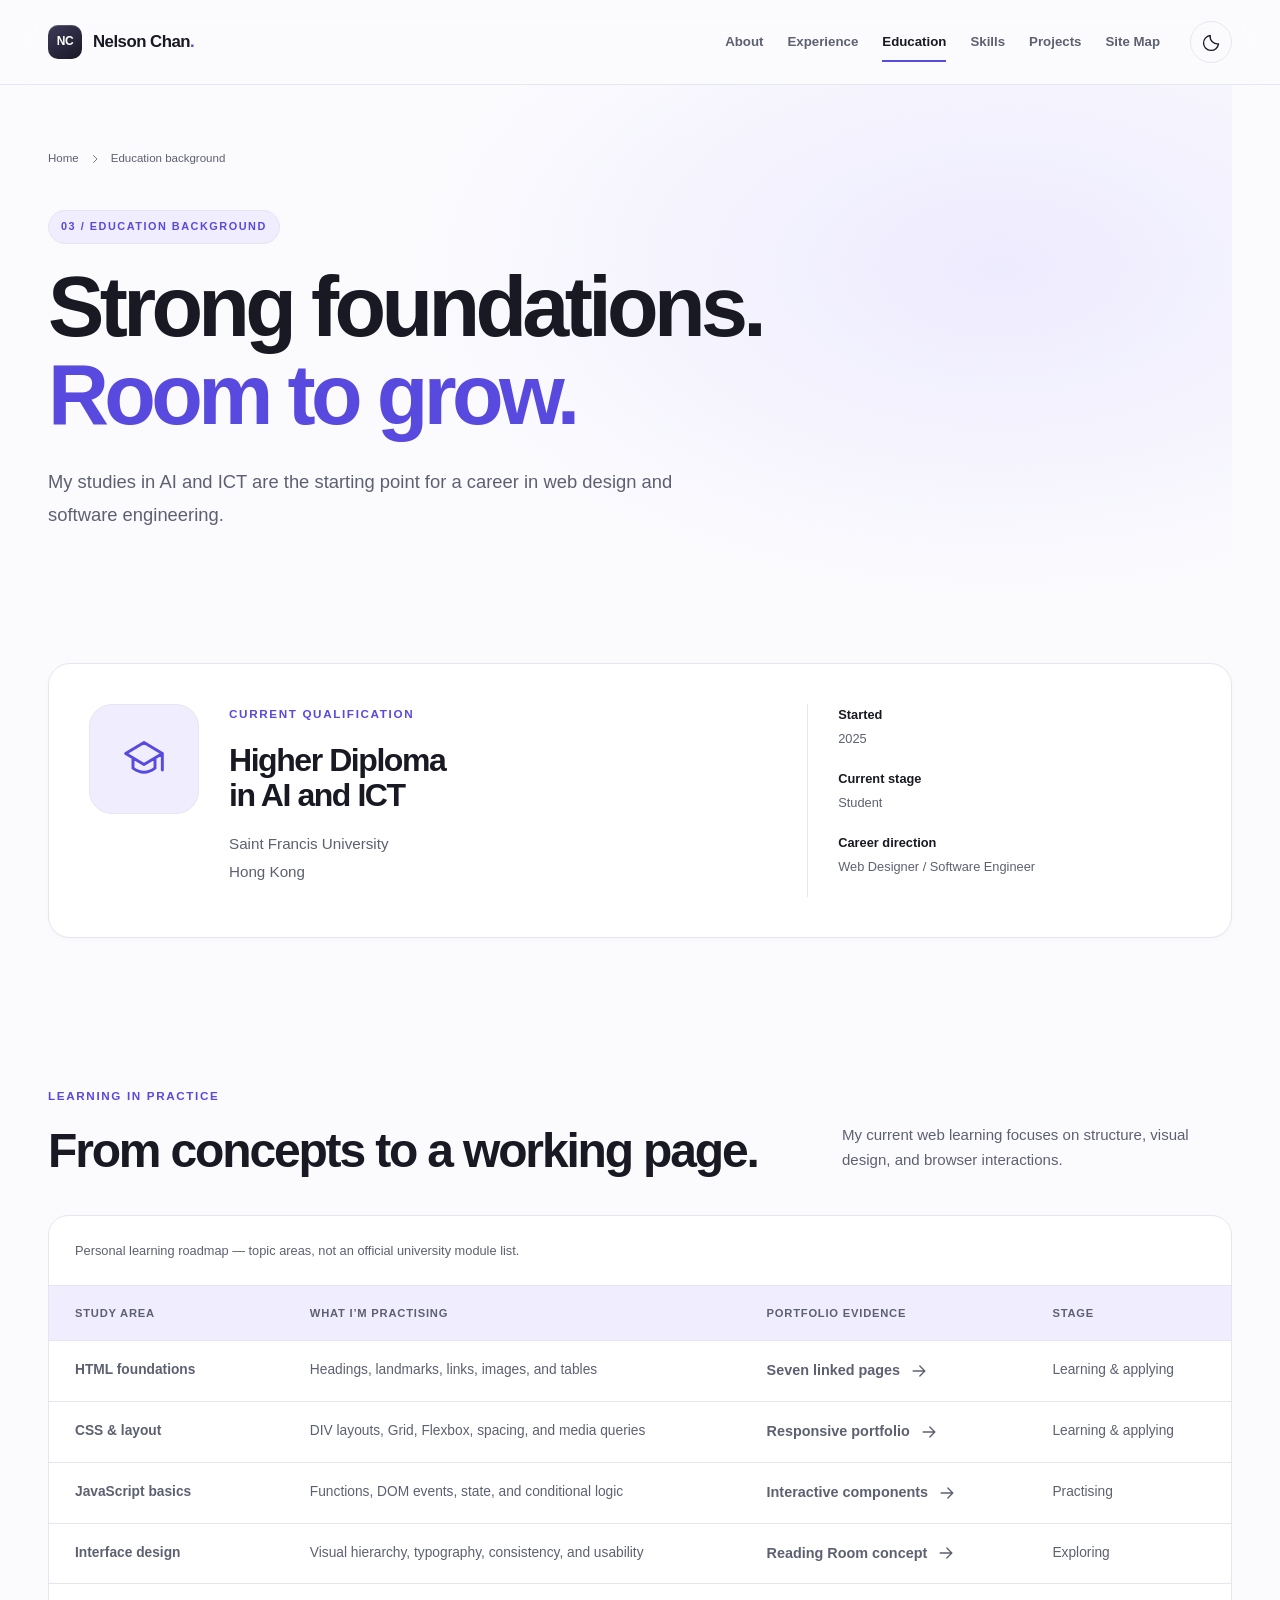
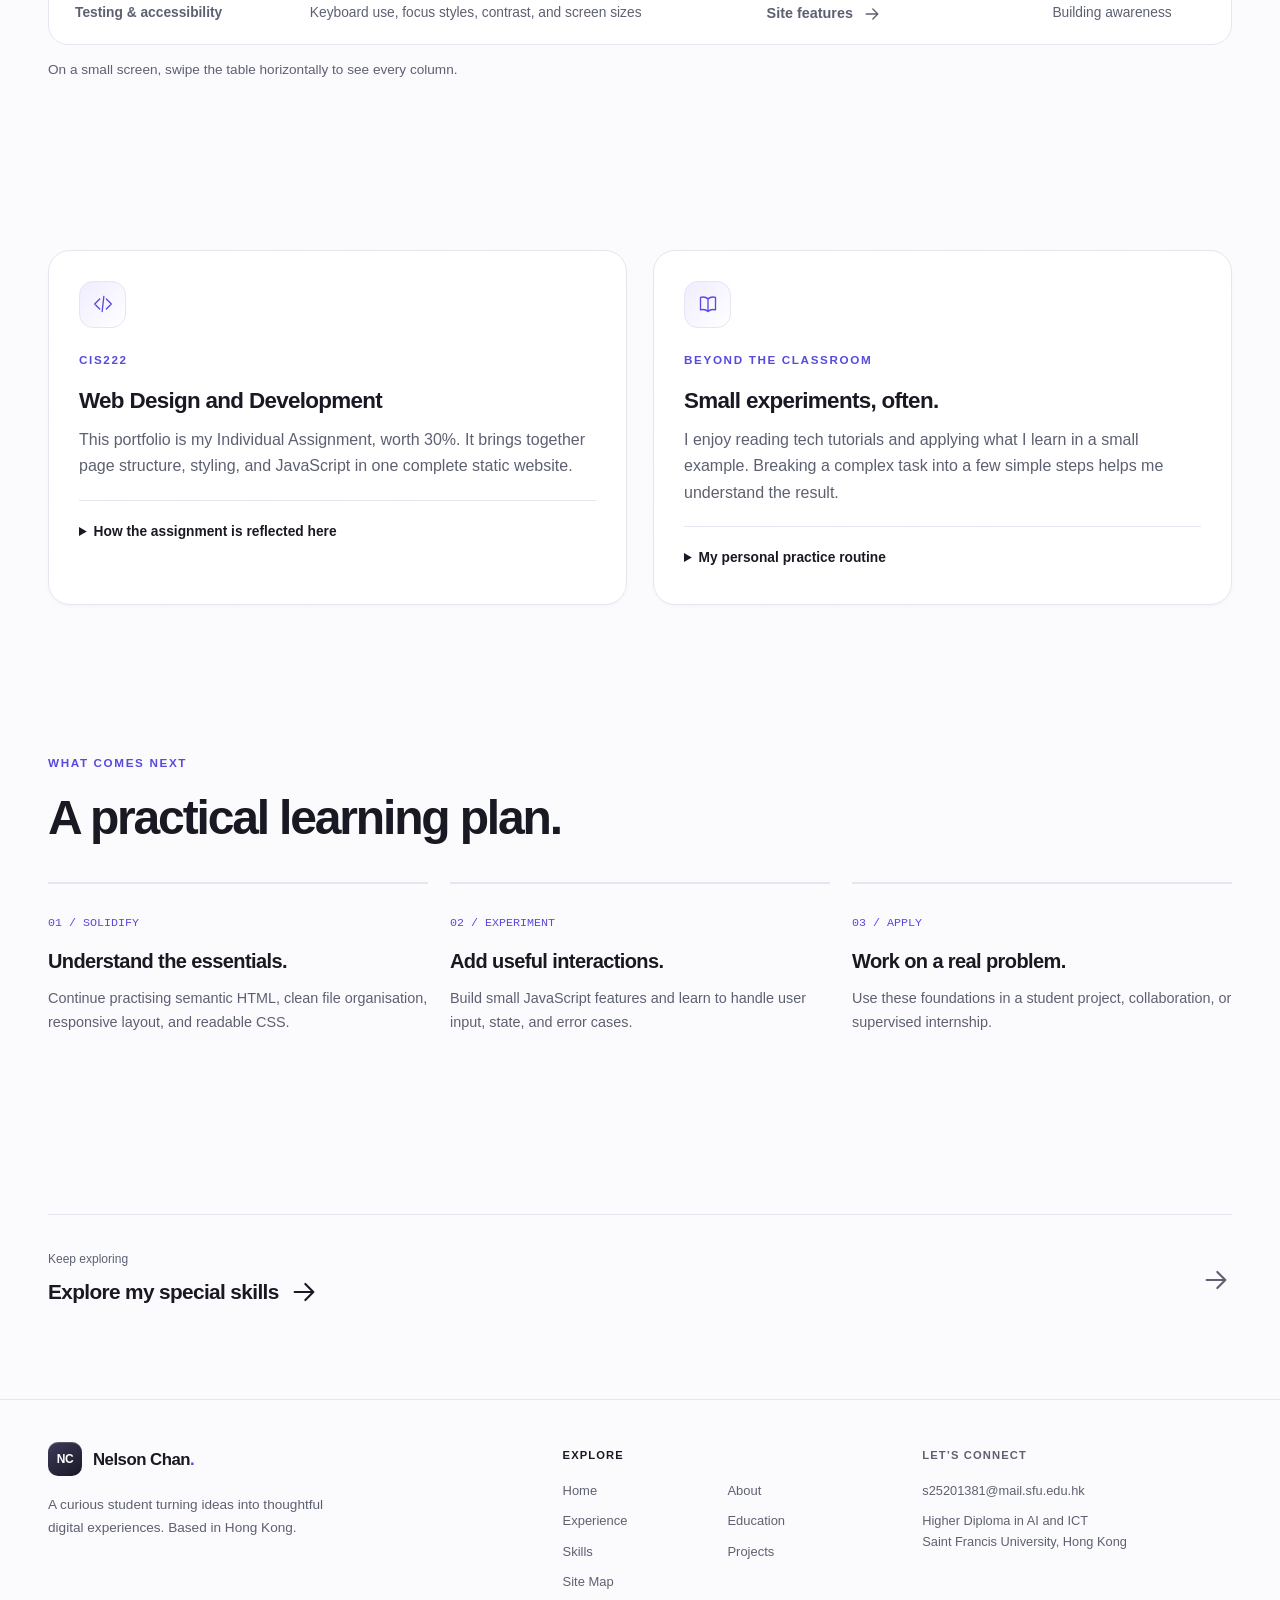
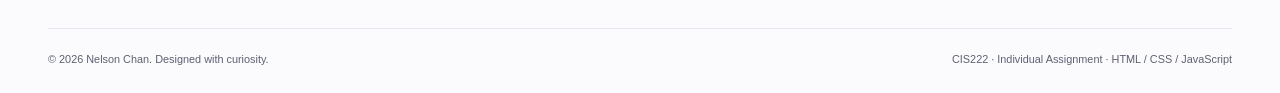
==== commit 6195885c: "Big-tech style redesign, name fix" ====
--- a/education.html
+++ b/education.html
@@ -7,12 +7,12 @@
       name="description"
       content="Nelson’s education at Saint Francis University, web development learning roadmap, and CIS222 assignment."
     />
-    <meta name="author" content="Chan Kai Yip Nelson" />
-    <meta name="theme-color" content="#fafafc" />
-    <title>Education background | Nelson Kai Yip</title>
+    <meta name="author" content="Nelson Chan" />
+    <meta name="theme-color" content="#fbfbfe" />
+    <title>Education background | Nelson Chan</title>
     <link
       rel="icon"
-      href="data:image/svg+xml,%3Csvg xmlns='http://www.w3.org/2000/svg' viewBox='0 0 40 40'%3E%3Crect width='40' height='40' rx='12' fill='%235848e8'/%3E%3Ctext x='20' y='26' text-anchor='middle' fill='white' font-family='Arial' font-size='19'%3Enk%3C/text%3E%3C/svg%3E"
+      href="data:image/svg+xml,%3Csvg xmlns='http://www.w3.org/2000/svg' viewBox='0 0 40 40'%3E%3Crect width='40' height='40' rx='12' fill='%235848e8'/%3E%3Ctext x='20' y='26' text-anchor='middle' fill='white' font-family='Arial' font-size='19'%3ENC%3C/text%3E%3C/svg%3E"
     />
     <link rel="stylesheet" href="css/style.css" />
     <script src="js/script.js" defer></script>
@@ -21,9 +21,9 @@
     <a class="skip-link" href="#main">Skip to content</a>
     <header class="site-header">
       <div class="container nav-shell">
-        <a class="brand" href="index.html" aria-label="Nelson Kai Yip — Home"
-          ><span class="brand-mark" aria-hidden="true">nk</span
-          ><span>Nelson Kai Yip<span class="brand-dot">.</span></span></a
+        <a class="brand" href="index.html" aria-label="Nelson Chan — Home"
+          ><span class="brand-mark" aria-hidden="true">NC</span
+          ><span>Nelson Chan<span class="brand-dot">.</span></span></a
         >
         <nav class="site-nav" id="site-nav" aria-label="Main navigation">
           <a href="personal.html">About</a
@@ -118,10 +118,10 @@
           ><span aria-current="page">Education background</span>
         </nav>
         <span class="eyebrow">03 / Education background</span>
-        <h1>
+        <h1 class="reveal">
           Strong foundations.<br /><span class="accent">Room to grow.</span>
         </h1>
-        <p class="lead">
+        <p class="lead reveal">
           My studies in AI and ICT are the starting point for a career in web
           design and software engineering.
         </p>
@@ -145,7 +145,7 @@
           <div>
             <span class="eyebrow">Current qualification</span>
             <h2>Higher Diploma<br />in AI and ICT</h2>
-            <p class="lead">Saint Francis University<br />Hong Kong</p>
+            <p class="lead reveal">Saint Francis University<br />Hong Kong</p>
           </div>
           <div class="edu-meta">
             <p><strong>Started</strong>2025</p>
@@ -435,12 +435,9 @@
       <div class="container">
         <div class="footer-top">
           <div class="footer-intro">
-            <a
-              class="brand"
-              href="index.html"
-              aria-label="Nelson Kai Yip — Home"
-              ><span class="brand-mark" aria-hidden="true">nk</span
-              ><span>Nelson Kai Yip<span class="brand-dot">.</span></span></a
+            <a class="brand" href="index.html" aria-label="Nelson Chan — Home"
+              ><span class="brand-mark" aria-hidden="true">NC</span
+              ><span>Nelson Chan<span class="brand-dot">.</span></span></a
             >
             <p>
               A curious student turning ideas into thoughtful digital
@@ -472,7 +469,7 @@
           </div>
         </div>
         <div class="footer-bottom">
-          <span>© 2026 Chan Kai Yip Nelson. Designed with curiosity.</span
+          <span>© 2026 Nelson Chan. Designed with curiosity.</span
           ><span>CIS222 · Individual Assignment · HTML / CSS / JavaScript</span>
         </div>
       </div>
--- a/css/style.css
+++ b/css/style.css
@@ -1,24 +1,25 @@
-/* Nelson's portfolio: shared tokens, DIV layouts, components and responsive styles. */
+/* Nelson Chan: one shared visual system for all seven portfolio pages. */
 :root {
   color-scheme: light;
-  --bg: #fafafc;
+  --bg: #fbfbfe;
   --surface: #fff;
-  --ink: #191922;
-  --muted: #60616e;
-  --line: #e3e3ed;
-  --accent: #5848e8;
-  --accent-hover: #4536cc;
-  --soft: #eeecff;
+  --ink: #181923;
+  --muted: #5d6071;
+  --line: #e5e6ef;
+  --accent: #5849df;
+  --accent-hover: #4333bd;
+  --soft: #f0edff;
   --green: #217553;
-  --nav: rgba(250, 250, 252, 0.82);
-  --shadow: 0 20px 70px rgba(39, 29, 85, 0.08);
-  --radius: 24px;
+  --nav: rgba(251, 251, 254, 0.76);
+  --shadow: 0 24px 64px -24px rgba(43, 32, 99, 0.22);
+  --glow: rgba(166, 152, 255, 0.16);
+  --radius: 22px;
   --font: Inter, -apple-system, BlinkMacSystemFont, "Segoe UI", sans-serif;
 }
 html[data-theme="dark"] {
   color-scheme: dark;
-  --bg: #12131b;
-  --surface: #1b1c28;
+  --bg: #111219;
+  --surface: #1a1b25;
   --ink: #f4f3ff;
   --muted: #b7b7c8;
   --line: #333442;
@@ -26,8 +27,9 @@
   --accent-hover: #c4bdff;
   --soft: #29243d;
   --green: #7bdcb0;
-  --nav: rgba(18, 19, 27, 0.85);
+  --nav: rgba(17, 18, 25, 0.78);
   --shadow: 0 20px 70px rgba(0, 0, 0, 0.2);
+  --glow: rgba(122, 104, 228, 0.13);
 }
 * {
   box-sizing: border-box;
@@ -96,7 +98,8 @@
 }
 h1 {
   font-size: clamp(3rem, 6.6vw, 5.5rem);
-  font-weight: 750;
+  font-weight: 780;
+  letter-spacing: -0.055em;
   margin-bottom: 28px;
 }
 h2 {
@@ -171,8 +174,14 @@
   z-index: 30;
   border-bottom: 1px solid var(--line);
   background: var(--nav);
-  backdrop-filter: blur(22px);
-  -webkit-backdrop-filter: blur(22px);
+  backdrop-filter: blur(24px) saturate(160%);
+  -webkit-backdrop-filter: blur(24px) saturate(160%);
+  transition:
+    box-shadow 0.25s,
+    background 0.25s;
+}
+.site-header.is-scrolled {
+  box-shadow: 0 8px 28px -18px rgba(26, 22, 54, 0.3);
 }
 .nav-shell {
   display: flex;
@@ -195,10 +204,11 @@
   width: 34px;
   height: 34px;
   border-radius: 10px;
-  background: var(--ink);
-  color: var(--bg);
+  background: linear-gradient(145deg, #3d3a59, #191825);
+  color: #fff;
   font-size: 12px;
-  letter-spacing: -0.04em;
+  letter-spacing: -0.025em;
+  box-shadow: inset 0 1px 0 rgba(255, 255, 255, 0.18);
 }
 .brand-dot {
   color: var(--accent);
@@ -285,19 +295,30 @@
   line-height: 1.4;
 }
 .btn:hover {
-  transform: translateY(-3px);
+  transform: translateY(-2px);
+}
+.btn .icon {
+  transition: transform 0.22s;
+}
+.btn:hover .icon {
+  transform: translateX(3px);
+}
+.btn:active {
+  transform: translateY(0);
 }
 .btn-primary {
-  background: var(--accent);
+  background: linear-gradient(135deg, var(--accent), var(--accent-hover));
   color: #fff;
-  box-shadow: 0 6px 16px rgba(88, 72, 232, 0.12);
+  box-shadow:
+    0 6px 18px rgba(88, 72, 232, 0.15),
+    inset 0 1px 0 rgba(255, 255, 255, 0.16);
 }
 html[data-theme="dark"] .btn-primary {
   color: #17122d;
 }
 .btn-primary:hover {
-  background: var(--accent-hover);
-  box-shadow: 0 10px 24px rgba(88, 72, 232, 0.2);
+  background: linear-gradient(135deg, var(--accent-hover), var(--accent));
+  box-shadow: 0 10px 26px rgba(88, 72, 232, 0.24);
 }
 .btn-secondary {
   border-color: var(--line);
@@ -305,6 +326,7 @@
 }
 .btn-secondary:hover {
   background: var(--soft);
+  border-color: var(--accent);
 }
 .button-row {
   display: flex;
@@ -353,6 +375,7 @@
   padding-top: 78px;
   padding-bottom: 70px;
   overflow: hidden;
+  background: radial-gradient(ellipse at 80% 30%, var(--glow), transparent 58%);
 }
 .hero-grid {
   display: grid;
@@ -393,6 +416,7 @@
   position: relative;
   padding: 70px 0 50px;
   min-width: 0;
+  isolation: isolate;
 }
 .hero-visual::before {
   content: "";
@@ -411,7 +435,7 @@
   border-radius: 19px;
   padding: 13px;
   box-shadow: 0 30px 90px rgba(83, 56, 175, 0.15);
-  transform: rotate(-3deg);
+  transform: rotate(-2deg);
 }
 .browser-bar {
   display: flex;
@@ -514,7 +538,7 @@
   justify-content: space-between;
   align-items: end;
   gap: 28px;
-  margin-bottom: 35px;
+  margin-bottom: 38px;
 }
 .section-head h2 {
   margin-bottom: 0;
@@ -526,10 +550,13 @@
   font-size: 0.94rem;
 }
 .card {
-  background: var(--surface);
+  background:
+    linear-gradient(135deg, rgba(255, 255, 255, 0.035), transparent 70%),
+    var(--surface);
   border: 1px solid var(--line);
   border-radius: var(--radius);
   padding: 30px;
+  box-shadow: 0 2px 5px rgba(38, 30, 76, 0.025);
 }
 .lift {
   transition:
@@ -538,9 +565,12 @@
     border-color 0.25s;
 }
 .lift:hover {
-  transform: translateY(-6px);
+  transform: translateY(-5px);
   box-shadow: var(--shadow);
-  border-color: #c9c1ff;
+  border-color: var(--accent);
+}
+.card:focus-within {
+  border-color: var(--accent);
 }
 .grid-3 {
   display: grid;
@@ -566,7 +596,8 @@
   height: 47px;
   border-radius: 14px;
   color: var(--accent);
-  background: var(--soft);
+  background: linear-gradient(135deg, var(--soft), var(--surface));
+  border: 1px solid var(--line);
   margin-bottom: 22px;
 }
 .service-card p {
@@ -718,7 +749,13 @@
 .contact-band {
   padding: 55px;
   border-radius: 28px;
-  background: #222130;
+  background:
+    radial-gradient(
+      ellipse at 90% 0%,
+      rgba(139, 113, 224, 0.22),
+      transparent 62%
+    ),
+    #1e1d2b;
   color: #fff;
   display: flex;
   justify-content: space-between;
@@ -859,8 +896,26 @@
   transform: translate(-50%, 0);
 }
 .page-hero {
-  padding-top: 55px;
-  padding-bottom: 46px;
+  position: relative;
+  isolation: isolate;
+  padding-top: 64px;
+  padding-bottom: 54px;
+}
+.page-hero::before {
+  content: "";
+  position: absolute;
+  inset: 0 0 0 30%;
+  pointer-events: none;
+  z-index: -1;
+  background: radial-gradient(ellipse at 72% 35%, var(--glow), transparent 70%);
+}
+.page-hero > .eyebrow {
+  display: inline-flex;
+  padding: 7px 12px;
+  background: var(--soft);
+  border: 1px solid var(--line);
+  border-radius: 100px;
+  font-size: 0.68rem;
 }
 .breadcrumb {
   font-size: 0.72rem;
@@ -880,9 +935,11 @@
 .page-hero h1 {
   max-width: 1100px;
   margin-bottom: 25px;
+  line-height: 1.04;
 }
 .page-hero .lead {
   max-width: 660px;
+  font-size: 1.15rem;
 }
 .profile-layout {
   display: grid;
@@ -1155,6 +1212,10 @@
   flex-wrap: wrap;
   gap: 9px;
   margin-bottom: 32px;
+  padding: 6px;
+  border: 1px solid var(--line);
+  border-radius: 24px;
+  background: var(--soft);
 }
 .filter-btn {
   padding: 10px 18px;
@@ -1384,11 +1445,17 @@
   transform: translateY(22px);
   transition:
     opacity 0.65s,
-    transform 0.65s;
+    transform 0.65s cubic-bezier(0.22, 1, 0.36, 1),
+    box-shadow 0.25s,
+    border-color 0.25s;
 }
 .js.reveal-enabled .reveal.is-visible {
   opacity: 1;
   transform: none;
+}
+/* Once revealed, interactive cards still lift on hover. */
+.js.reveal-enabled .reveal.is-visible.lift:hover {
+  transform: translateY(-5px);
 }
 .js .js-only {
   display: inline-flex;
